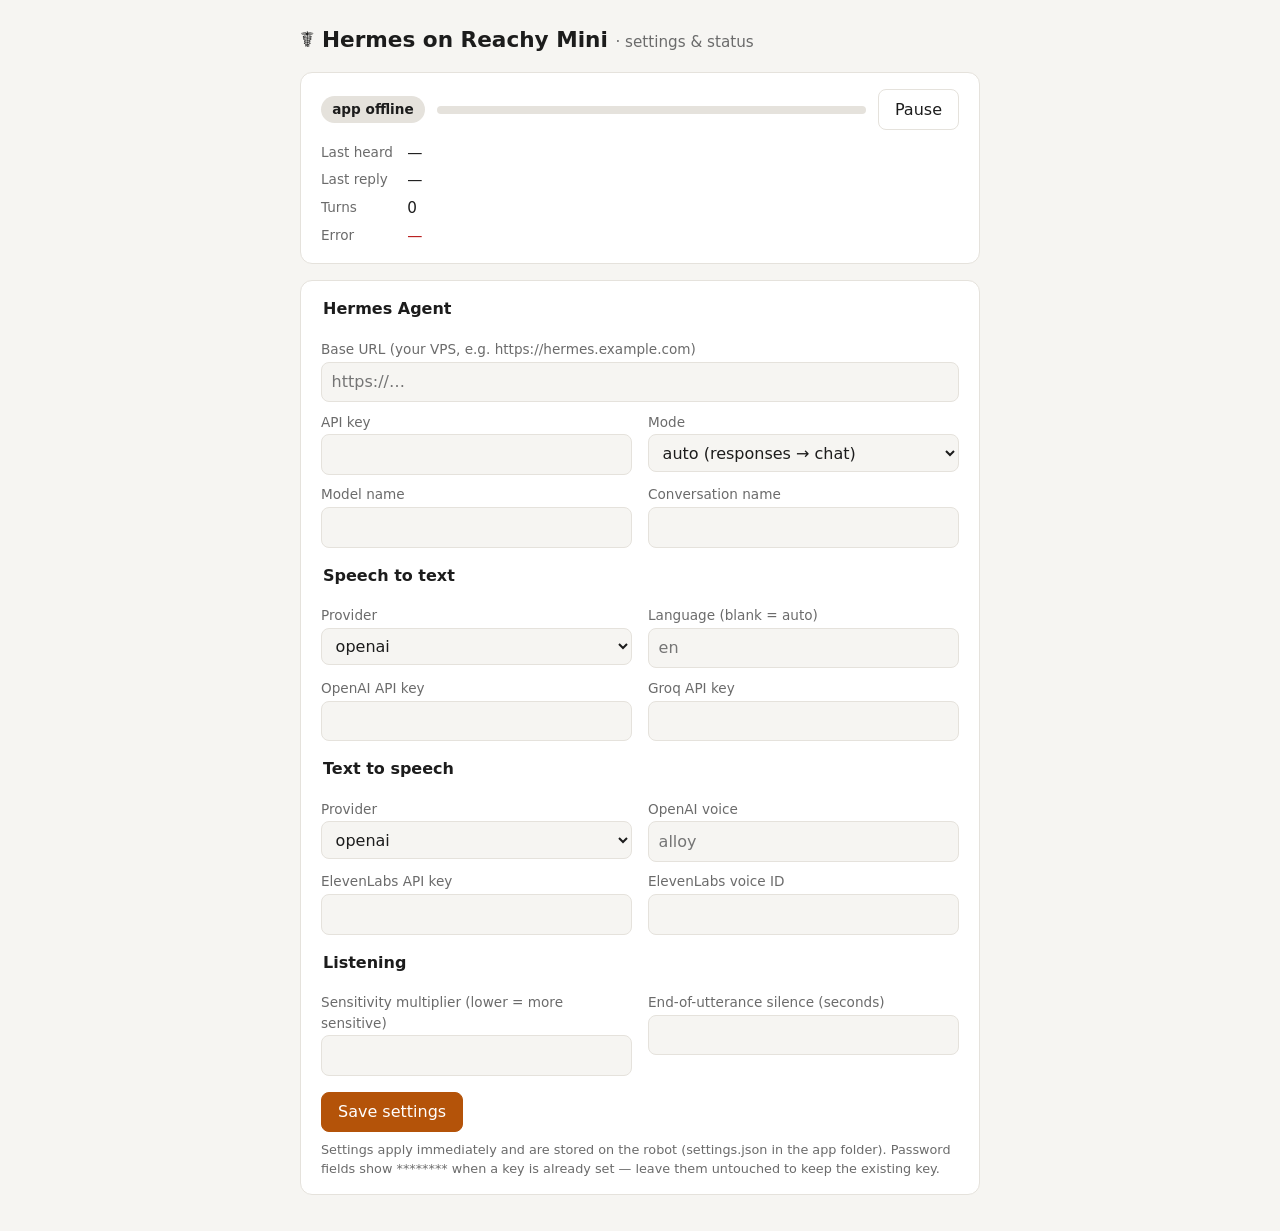
==== src/hermes_mini/static/index.html @ ea882d3e "Add hermes_mini: Hermes Agent voice bridge app for Reachy Mini Reachy Mini Python app (reachy_mini_a" ====
<!doctype html>
<html lang="en">
<head>
<meta charset="utf-8" />
<meta name="viewport" content="width=device-width, initial-scale=1, viewport-fit=cover" />
<title>Hermes on Reachy Mini</title>
<style>
  :root {
    --bg: #f6f5f2; --card: #ffffff; --ink: #1c1c1c; --muted: #6b6b6b;
    --accent: #b45309; --ok: #15803d; --err: #b91c1c; --line: #e5e2dc;
  }
  @media (prefers-color-scheme: dark) {
    :root {
      --bg: #161513; --card: #201f1c; --ink: #eceae6; --muted: #9c988f;
      --accent: #f59e0b; --ok: #4ade80; --err: #f87171; --line: #34322d;
    }
  }
  * { box-sizing: border-box; margin: 0; }
  body {
    font: 16px/1.5 system-ui, -apple-system, "Segoe UI", sans-serif;
    background: var(--bg); color: var(--ink);
    max-width: 720px; margin: 0 auto; padding: 1.25rem;
  }
  h1 { font-size: 1.35rem; margin: .25rem 0 1rem; }
  h1 small { color: var(--muted); font-weight: 400; font-size: .95rem; }
  .card {
    background: var(--card); border: 1px solid var(--line);
    border-radius: 12px; padding: 1rem 1.25rem; margin-bottom: 1rem;
  }
  .row { display: flex; align-items: center; gap: .75rem; flex-wrap: wrap; }
  .badge {
    display: inline-block; padding: .2rem .7rem; border-radius: 999px;
    font-size: .85rem; font-weight: 600; background: var(--line);
  }
  .badge.listening { background: #dcfce7; color: #14532d; }
  .badge.thinking  { background: #fef3c7; color: #713f12; }
  .badge.speaking  { background: #dbeafe; color: #1e3a8a; }
  .badge.paused, .badge.error { background: #fee2e2; color: #7f1d1d; }
  #miclevel { flex: 1; min-width: 120px; height: 8px; border-radius: 4px;
    background: var(--line); overflow: hidden; }
  #miclevel > div { height: 100%; width: 0%; background: var(--ok); transition: width .12s; }
  dl { display: grid; grid-template-columns: max-content 1fr; gap: .3rem .9rem; margin-top: .75rem; }
  dt { color: var(--muted); font-size: .85rem; }
  dd { font-size: .95rem; overflow-wrap: anywhere; }
  .error { color: var(--err); }
  button {
    font: inherit; padding: .45rem 1rem; border-radius: 8px; cursor: pointer;
    border: 1px solid var(--line); background: var(--card); color: var(--ink);
  }
  button.primary { background: var(--accent); border-color: var(--accent); color: #fff; }
  fieldset { border: none; padding: 0; margin: 0 0 1rem; }
  legend { font-weight: 600; margin-bottom: .5rem; }
  label { display: block; font-size: .85rem; color: var(--muted); margin: .6rem 0 .15rem; }
  input, select {
    font: inherit; width: 100%; padding: .45rem .6rem; border-radius: 8px;
    border: 1px solid var(--line); background: var(--bg); color: var(--ink);
  }
  .grid2 { display: grid; grid-template-columns: 1fr 1fr; gap: 0 1rem; }
  @media (max-width: 540px) { .grid2 { grid-template-columns: 1fr; } }
  .note { font-size: .8rem; color: var(--muted); margin-top: .5rem; }
  #savemsg { margin-left: .75rem; font-size: .9rem; }
</style>
</head>
<body>
  <h1>☤ Hermes on Reachy Mini <small>· settings &amp; status</small></h1>

  <div class="card">
    <div class="row">
      <span id="phase" class="badge">…</span>
      <div id="miclevel"><div></div></div>
      <button id="pausebtn">Pause</button>
    </div>
    <dl>
      <dt>Last heard</dt><dd id="heard">—</dd>
      <dt>Last reply</dt><dd id="reply">—</dd>
      <dt>Turns</dt><dd id="turns">0</dd>
      <dt>Error</dt><dd id="error" class="error">—</dd>
    </dl>
  </div>

  <form class="card" id="cfgform">
    <fieldset>
      <legend>Hermes Agent</legend>
      <label>Base URL (your VPS, e.g. https://hermes.example.com)</label>
      <input name="hermes_base_url" placeholder="https://…" />
      <div class="grid2">
        <div><label>API key</label><input name="hermes_api_key" type="password" autocomplete="off" /></div>
        <div><label>Mode</label>
          <select name="hermes_mode">
            <option value="auto">auto (responses → chat)</option>
            <option value="responses">responses (server memory)</option>
            <option value="chat">chat (local history)</option>
          </select>
        </div>
        <div><label>Model name</label><input name="hermes_model" /></div>
        <div><label>Conversation name</label><input name="hermes_conversation" /></div>
      </div>
    </fieldset>

    <fieldset>
      <legend>Speech to text</legend>
      <div class="grid2">
        <div><label>Provider</label>
          <select name="stt_provider"><option>openai</option><option>groq</option></select>
        </div>
        <div><label>Language (blank = auto)</label><input name="language" placeholder="en" /></div>
        <div><label>OpenAI API key</label><input name="openai_api_key" type="password" autocomplete="off" /></div>
        <div><label>Groq API key</label><input name="groq_api_key" type="password" autocomplete="off" /></div>
      </div>
    </fieldset>

    <fieldset>
      <legend>Text to speech</legend>
      <div class="grid2">
        <div><label>Provider</label>
          <select name="tts_provider"><option>openai</option><option>elevenlabs</option></select>
        </div>
        <div><label>OpenAI voice</label><input name="tts_voice" placeholder="alloy" /></div>
        <div><label>ElevenLabs API key</label><input name="elevenlabs_api_key" type="password" autocomplete="off" /></div>
        <div><label>ElevenLabs voice ID</label><input name="elevenlabs_voice_id" /></div>
      </div>
    </fieldset>

    <fieldset>
      <legend>Listening</legend>
      <div class="grid2">
        <div><label>Sensitivity multiplier (lower = more sensitive)</label>
          <input name="vad_threshold_mult" type="number" step="0.5" min="1.5" max="12" /></div>
        <div><label>End-of-utterance silence (seconds)</label>
          <input name="vad_end_silence_s" type="number" step="0.1" min="0.4" max="3" /></div>
      </div>
    </fieldset>

    <div class="row">
      <button class="primary" type="submit">Save settings</button>
      <span id="savemsg"></span>
    </div>
    <p class="note">Settings apply immediately and are stored on the robot
      (settings.json in the app folder). Password fields show ******** when a
      key is already set — leave them untouched to keep the existing key.</p>
  </form>

<script>
  const $ = (id) => document.getElementById(id);
  const form = $("cfgform");

  async function refreshStatus() {
    try {
      const s = await (await fetch("/api/status")).json();
      const phase = $("phase");
      phase.textContent = s.phase;
      phase.className = "badge " + s.phase.split(" ")[0];
      $("miclevel").firstElementChild.style.width = (s.mic_level * 100) + "%";
      $("heard").textContent = s.last_heard || "—";
      $("reply").textContent = s.last_reply || "—";
      $("turns").textContent = s.turns;
      $("error").textContent = s.last_error || "—";
      $("pausebtn").textContent = s.paused ? "Resume" : "Pause";
    } catch (e) { $("phase").textContent = "app offline"; }
  }

  async function loadConfig() {
    const cfg = await (await fetch("/api/config")).json();
    for (const el of form.elements) {
      if (el.name && cfg[el.name] !== undefined) el.value = cfg[el.name];
    }
  }

  form.addEventListener("submit", async (ev) => {
    ev.preventDefault();
    const body = {};
    for (const el of form.elements) if (el.name) body[el.name] = el.value;
    const res = await fetch("/api/config", {
      method: "POST",
      headers: { "Content-Type": "application/json" },
      body: JSON.stringify(body),
    });
    $("savemsg").textContent = res.ok ? "Saved ✓" : "Save failed";
    setTimeout(() => ($("savemsg").textContent = ""), 3000);
  });

  $("pausebtn").addEventListener("click", async () => {
    await fetch("/api/pause", { method: "POST" });
    refreshStatus();
  });

  loadConfig();
  refreshStatus();
  setInterval(refreshStatus, 1000);
</script>
</body>
</html>
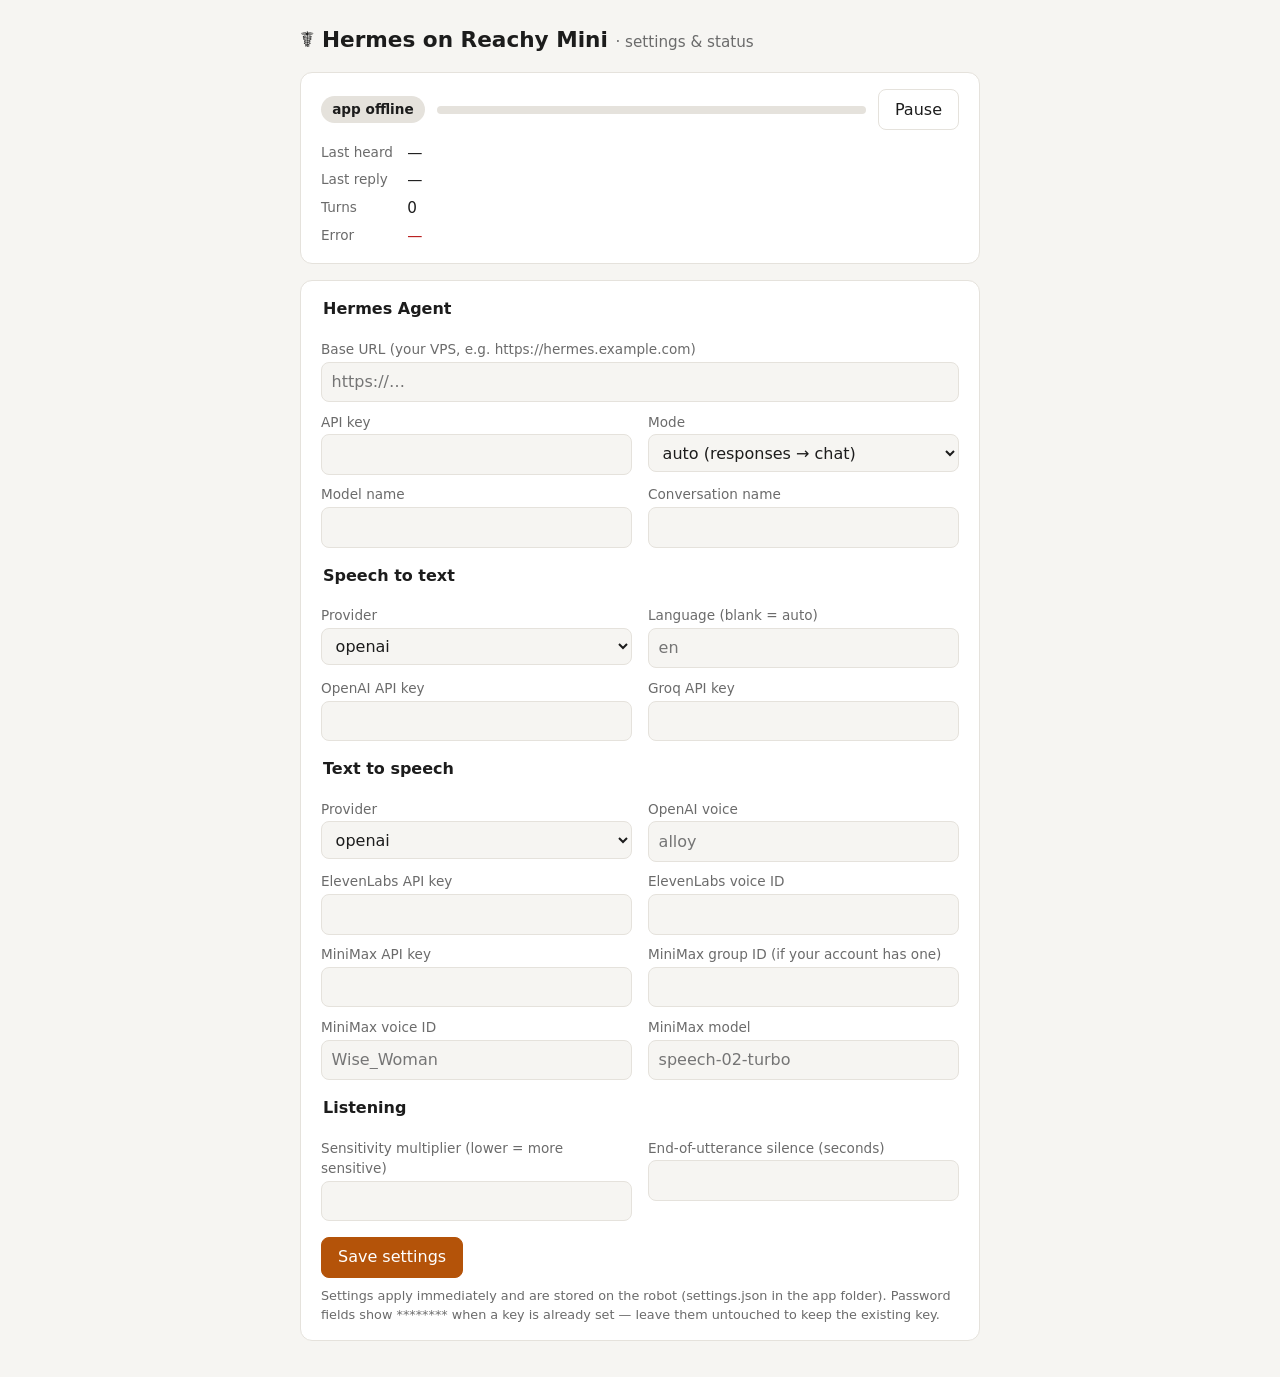
==== commit 28e5eb83: "Add MiniMax TTS provider (t2a_v2, hex PCM) - New tts_provider 'minimax': POST /v1/t2a_v2 with pcm/he" ====
--- a/src/hermes_mini/static/index.html
+++ b/src/hermes_mini/static/index.html
@@ -113,11 +113,15 @@
       <legend>Text to speech</legend>
       <div class="grid2">
         <div><label>Provider</label>
-          <select name="tts_provider"><option>openai</option><option>elevenlabs</option></select>
+          <select name="tts_provider"><option>openai</option><option>elevenlabs</option><option>minimax</option></select>
         </div>
         <div><label>OpenAI voice</label><input name="tts_voice" placeholder="alloy" /></div>
         <div><label>ElevenLabs API key</label><input name="elevenlabs_api_key" type="password" autocomplete="off" /></div>
         <div><label>ElevenLabs voice ID</label><input name="elevenlabs_voice_id" /></div>
+        <div><label>MiniMax API key</label><input name="minimax_api_key" type="password" autocomplete="off" /></div>
+        <div><label>MiniMax group ID (if your account has one)</label><input name="minimax_group_id" /></div>
+        <div><label>MiniMax voice ID</label><input name="minimax_voice_id" placeholder="Wise_Woman" /></div>
+        <div><label>MiniMax model</label><input name="minimax_tts_model" placeholder="speech-02-turbo" /></div>
       </div>
     </fieldset>
 
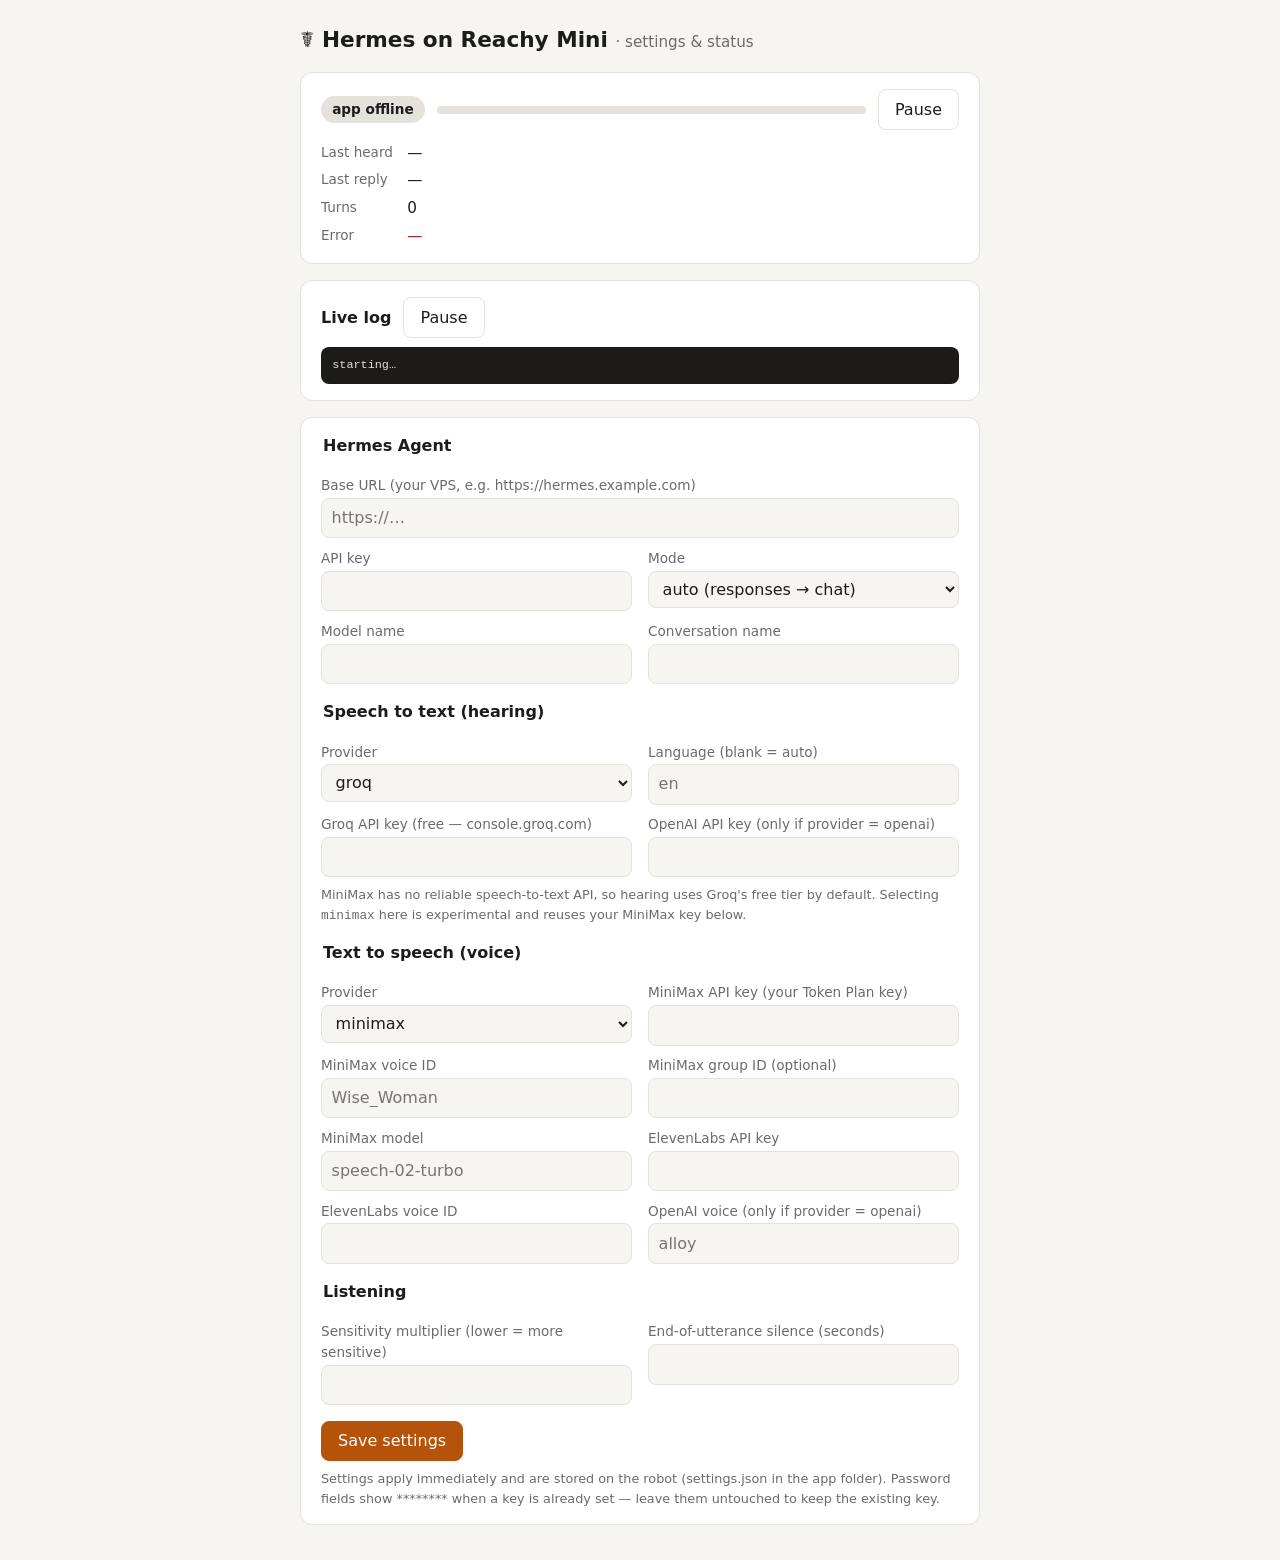
==== commit b63361fc: "MiniMax-first voice + live log panel; drop OpenAI as default - Defaults: TTS=minimax (Token Plan key" ====
--- a/src/hermes_mini/static/index.html
+++ b/src/hermes_mini/static/index.html
@@ -39,6 +39,11 @@
   #miclevel { flex: 1; min-width: 120px; height: 8px; border-radius: 4px;
     background: var(--line); overflow: hidden; }
   #miclevel > div { height: 100%; width: 0%; background: var(--ok); transition: width .12s; }
+  #logs { max-height: 260px; overflow: auto; margin-top: .6rem; padding: .6rem .7rem;
+    background: #11100e; color: #d7d3c8; border-radius: 8px; font-size: .74rem;
+    line-height: 1.45; white-space: pre-wrap; overflow-wrap: anywhere;
+    font-family: ui-monospace, "SF Mono", Menlo, monospace; }
+  @media (prefers-color-scheme: light) { #logs { background: #1c1b18; color: #e4e0d6; } }
   dl { display: grid; grid-template-columns: max-content 1fr; gap: .3rem .9rem; margin-top: .75rem; }
   dt { color: var(--muted); font-size: .85rem; }
   dd { font-size: .95rem; overflow-wrap: anywhere; }
@@ -78,6 +83,15 @@
     </dl>
   </div>
 
+  <div class="card">
+    <div class="row">
+      <strong>Live log</strong>
+      <button id="logtoggle" type="button">Pause</button>
+      <span id="logcount" class="note" style="margin-left:auto"></span>
+    </div>
+    <pre id="logs">starting…</pre>
+  </div>
+
   <form class="card" id="cfgform">
     <fieldset>
       <legend>Hermes Agent</legend>
@@ -98,30 +112,33 @@
     </fieldset>
 
     <fieldset>
-      <legend>Speech to text</legend>
+      <legend>Speech to text (hearing)</legend>
       <div class="grid2">
         <div><label>Provider</label>
-          <select name="stt_provider"><option>openai</option><option>groq</option></select>
+          <select name="stt_provider"><option>groq</option><option>minimax</option><option>openai</option></select>
         </div>
         <div><label>Language (blank = auto)</label><input name="language" placeholder="en" /></div>
-        <div><label>OpenAI API key</label><input name="openai_api_key" type="password" autocomplete="off" /></div>
-        <div><label>Groq API key</label><input name="groq_api_key" type="password" autocomplete="off" /></div>
-      </div>
-    </fieldset>
-
-    <fieldset>
-      <legend>Text to speech</legend>
+        <div><label>Groq API key (free — console.groq.com)</label><input name="groq_api_key" type="password" autocomplete="off" /></div>
+        <div><label>OpenAI API key (only if provider = openai)</label><input name="openai_api_key" type="password" autocomplete="off" /></div>
+      </div>
+      <p class="note">MiniMax has no reliable speech-to-text API, so hearing uses
+        Groq's free tier by default. Selecting <code>minimax</code> here is
+        experimental and reuses your MiniMax key below.</p>
+    </fieldset>
+
+    <fieldset>
+      <legend>Text to speech (voice)</legend>
       <div class="grid2">
         <div><label>Provider</label>
-          <select name="tts_provider"><option>openai</option><option>elevenlabs</option><option>minimax</option></select>
+          <select name="tts_provider"><option>minimax</option><option>elevenlabs</option><option>openai</option></select>
         </div>
-        <div><label>OpenAI voice</label><input name="tts_voice" placeholder="alloy" /></div>
+        <div><label>MiniMax API key (your Token Plan key)</label><input name="minimax_api_key" type="password" autocomplete="off" /></div>
+        <div><label>MiniMax voice ID</label><input name="minimax_voice_id" placeholder="Wise_Woman" /></div>
+        <div><label>MiniMax group ID (optional)</label><input name="minimax_group_id" /></div>
+        <div><label>MiniMax model</label><input name="minimax_tts_model" placeholder="speech-02-turbo" /></div>
         <div><label>ElevenLabs API key</label><input name="elevenlabs_api_key" type="password" autocomplete="off" /></div>
         <div><label>ElevenLabs voice ID</label><input name="elevenlabs_voice_id" /></div>
-        <div><label>MiniMax API key</label><input name="minimax_api_key" type="password" autocomplete="off" /></div>
-        <div><label>MiniMax group ID (if your account has one)</label><input name="minimax_group_id" /></div>
-        <div><label>MiniMax voice ID</label><input name="minimax_voice_id" placeholder="Wise_Woman" /></div>
-        <div><label>MiniMax model</label><input name="minimax_tts_model" placeholder="speech-02-turbo" /></div>
+        <div><label>OpenAI voice (only if provider = openai)</label><input name="tts_voice" placeholder="alloy" /></div>
       </div>
     </fieldset>
 
@@ -163,6 +180,24 @@
     } catch (e) { $("phase").textContent = "app offline"; }
   }
 
+  let logsPaused = false;
+  $("logtoggle").addEventListener("click", () => {
+    logsPaused = !logsPaused;
+    $("logtoggle").textContent = logsPaused ? "Resume" : "Pause";
+  });
+
+  async function refreshLogs() {
+    if (logsPaused) return;
+    try {
+      const data = await (await fetch("/api/logs")).json();
+      const el = $("logs");
+      const atBottom = el.scrollTop + el.clientHeight >= el.scrollHeight - 20;
+      el.textContent = (data.lines || []).join("\n") || "(no log output yet)";
+      $("logcount").textContent = (data.lines || []).length + " lines";
+      if (atBottom) el.scrollTop = el.scrollHeight;
+    } catch (e) { /* app restarting */ }
+  }
+
   async function loadConfig() {
     const cfg = await (await fetch("/api/config")).json();
     for (const el of form.elements) {
@@ -190,7 +225,9 @@
 
   loadConfig();
   refreshStatus();
+  refreshLogs();
   setInterval(refreshStatus, 1000);
+  setInterval(refreshLogs, 1500);
 </script>
 </body>
 </html>
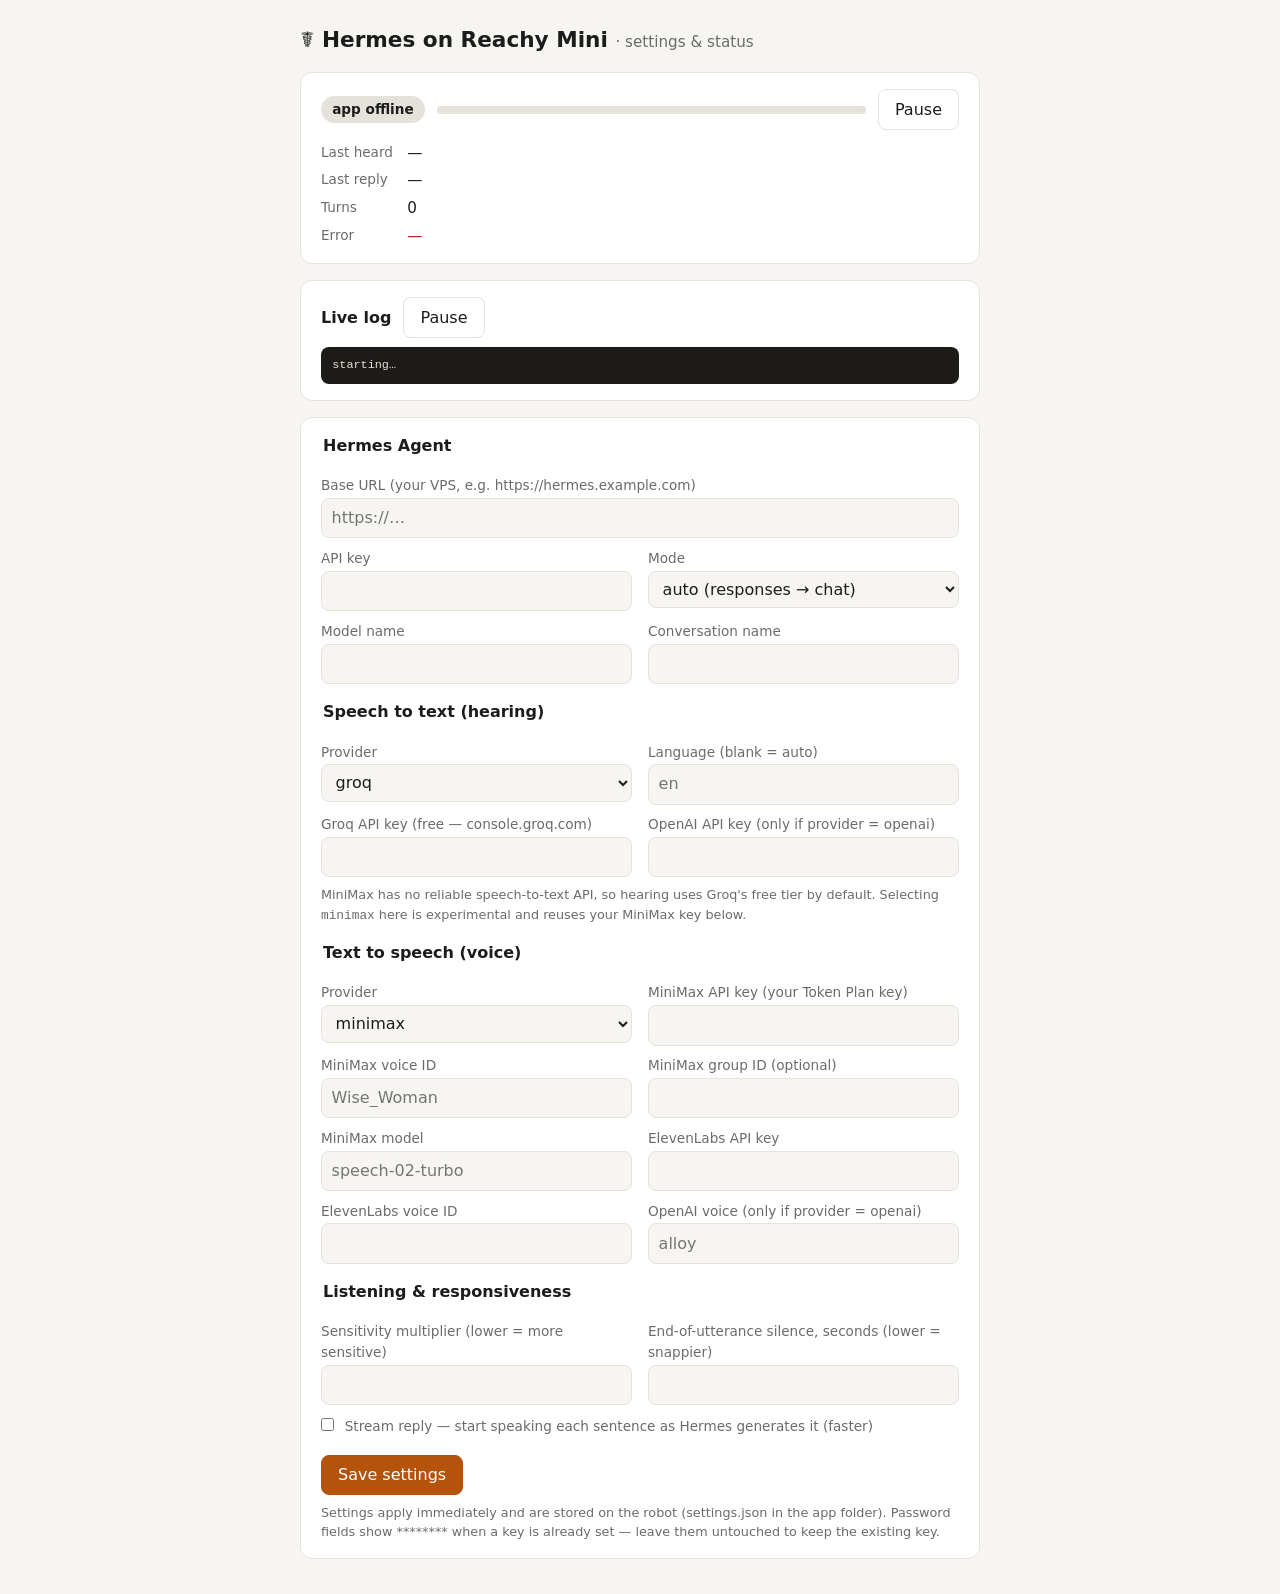
==== commit 5710a233: "Streaming replies + snappier VAD to cut response latency - HermesClient.stream(): SSE streaming for " ====
--- a/src/hermes_mini/static/index.html
+++ b/src/hermes_mini/static/index.html
@@ -143,13 +143,15 @@
     </fieldset>
 
     <fieldset>
-      <legend>Listening</legend>
+      <legend>Listening &amp; responsiveness</legend>
       <div class="grid2">
         <div><label>Sensitivity multiplier (lower = more sensitive)</label>
           <input name="vad_threshold_mult" type="number" step="0.5" min="1.5" max="12" /></div>
-        <div><label>End-of-utterance silence (seconds)</label>
+        <div><label>End-of-utterance silence, seconds (lower = snappier)</label>
           <input name="vad_end_silence_s" type="number" step="0.1" min="0.4" max="3" /></div>
       </div>
+      <label style="margin-top:.7rem"><input type="checkbox" name="streaming" style="width:auto; margin-right:.4rem" />
+        Stream reply — start speaking each sentence as Hermes generates it (faster)</label>
     </fieldset>
 
     <div class="row">
@@ -201,14 +203,19 @@
   async function loadConfig() {
     const cfg = await (await fetch("/api/config")).json();
     for (const el of form.elements) {
-      if (el.name && cfg[el.name] !== undefined) el.value = cfg[el.name];
+      if (!el.name || cfg[el.name] === undefined) continue;
+      if (el.type === "checkbox") el.checked = !!cfg[el.name];
+      else el.value = cfg[el.name];
     }
   }
 
   form.addEventListener("submit", async (ev) => {
     ev.preventDefault();
     const body = {};
-    for (const el of form.elements) if (el.name) body[el.name] = el.value;
+    for (const el of form.elements) {
+      if (!el.name) continue;
+      body[el.name] = el.type === "checkbox" ? el.checked : el.value;
+    }
     const res = await fetch("/api/config", {
       method: "POST",
       headers: { "Content-Type": "application/json" },
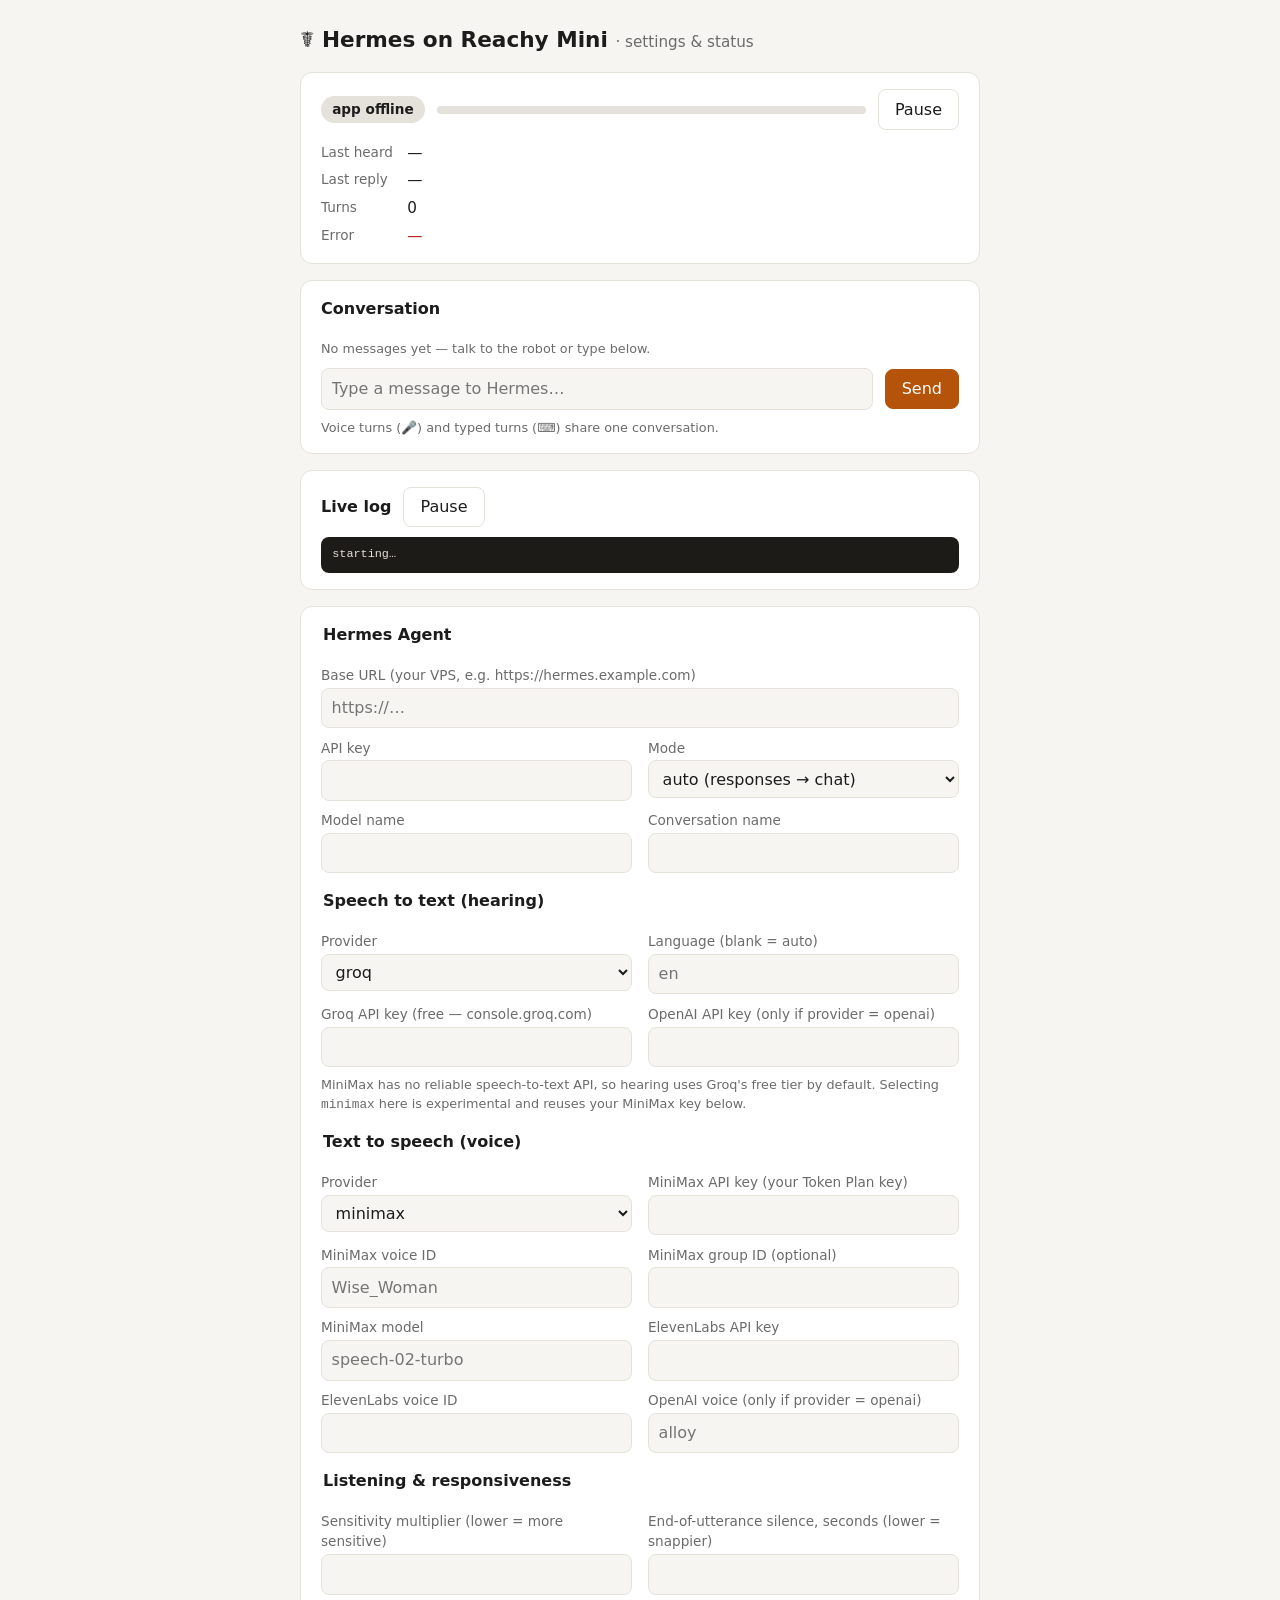
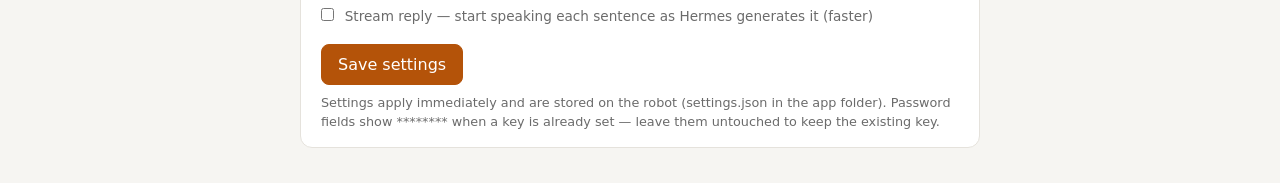
==== commit d8b8aeb3: "Add text chat box to settings UI with shared voice+text transcript - New /api/chat (POST text -> Her" ====
--- a/src/hermes_mini/static/index.html
+++ b/src/hermes_mini/static/index.html
@@ -39,6 +39,17 @@
   #miclevel { flex: 1; min-width: 120px; height: 8px; border-radius: 4px;
     background: var(--line); overflow: hidden; }
   #miclevel > div { height: 100%; width: 0%; background: var(--ok); transition: width .12s; }
+  #chat { max-height: 340px; overflow-y: auto; margin-top: .6rem; display: flex;
+    flex-direction: column; gap: .4rem; }
+  .msg { max-width: 85%; padding: .45rem .7rem; border-radius: 12px; font-size: .92rem;
+    overflow-wrap: anywhere; }
+  .msg .who { display: block; font-size: .68rem; opacity: .6; margin-bottom: .1rem; }
+  .msg.user { align-self: flex-end; background: var(--accent); color: #fff;
+    border-bottom-right-radius: 3px; }
+  .msg.assistant { align-self: flex-start; background: var(--line);
+    border-bottom-left-radius: 3px; }
+  #chatinput { padding: .5rem .6rem; border-radius: 8px; border: 1px solid var(--line);
+    background: var(--bg); color: var(--ink); font: inherit; }
   #logs { max-height: 260px; overflow: auto; margin-top: .6rem; padding: .6rem .7rem;
     background: #11100e; color: #d7d3c8; border-radius: 8px; font-size: .74rem;
     line-height: 1.45; white-space: pre-wrap; overflow-wrap: anywhere;
@@ -81,6 +92,17 @@
       <dt>Turns</dt><dd id="turns">0</dd>
       <dt>Error</dt><dd id="error" class="error">—</dd>
     </dl>
+  </div>
+
+  <div class="card">
+    <strong>Conversation</strong>
+    <div id="chat"><p class="note">No messages yet — talk to the robot or type below.</p></div>
+    <form id="chatform" class="row" style="margin-top:.6rem">
+      <input id="chatinput" placeholder="Type a message to Hermes…" autocomplete="off"
+             style="flex:1; min-width:0" />
+      <button class="primary" type="submit" id="chatsend">Send</button>
+    </form>
+    <p class="note">Voice turns (🎤) and typed turns (⌨️) share one conversation.</p>
   </div>
 
   <div class="card">
@@ -200,6 +222,57 @@
     } catch (e) { /* app restarting */ }
   }
 
+  let lastMsgId = 0;
+  function renderMessages(messages) {
+    const chat = $("chat");
+    if (!messages.length) return;
+    const topId = messages[messages.length - 1].id;
+    if (topId === lastMsgId) return;  // nothing new
+    lastMsgId = topId;
+    const atBottom = chat.scrollTop + chat.clientHeight >= chat.scrollHeight - 40;
+    chat.innerHTML = "";
+    for (const m of messages) {
+      const div = document.createElement("div");
+      div.className = "msg " + (m.role === "user" ? "user" : "assistant");
+      const who = document.createElement("span");
+      who.className = "who";
+      who.textContent = (m.source === "voice" ? "🎤 " : "⌨️ ") +
+        (m.role === "user" ? "You" : "Hermes");
+      const body = document.createElement("span");
+      body.textContent = m.text;
+      div.append(who, body);
+      chat.append(div);
+    }
+    if (atBottom) chat.scrollTop = chat.scrollHeight;
+  }
+
+  async function refreshTranscript() {
+    try {
+      const data = await (await fetch("/api/transcript")).json();
+      renderMessages(data.messages || []);
+    } catch (e) { /* app restarting */ }
+  }
+
+  const chatform = $("chatform");
+  chatform.addEventListener("submit", async (ev) => {
+    ev.preventDefault();
+    const input = $("chatinput");
+    const text = input.value.trim();
+    if (!text) return;
+    input.value = "";
+    $("chatsend").disabled = true;
+    try {
+      await fetch("/api/chat", {
+        method: "POST",
+        headers: { "Content-Type": "application/json" },
+        body: JSON.stringify({ text }),
+      });
+    } catch (e) { /* shown via transcript refresh */ }
+    $("chatsend").disabled = false;
+    input.focus();
+    refreshTranscript();
+  });
+
   async function loadConfig() {
     const cfg = await (await fetch("/api/config")).json();
     for (const el of form.elements) {
@@ -233,8 +306,10 @@
   loadConfig();
   refreshStatus();
   refreshLogs();
+  refreshTranscript();
   setInterval(refreshStatus, 1000);
   setInterval(refreshLogs, 1500);
+  setInterval(refreshTranscript, 1500);
 </script>
 </body>
 </html>
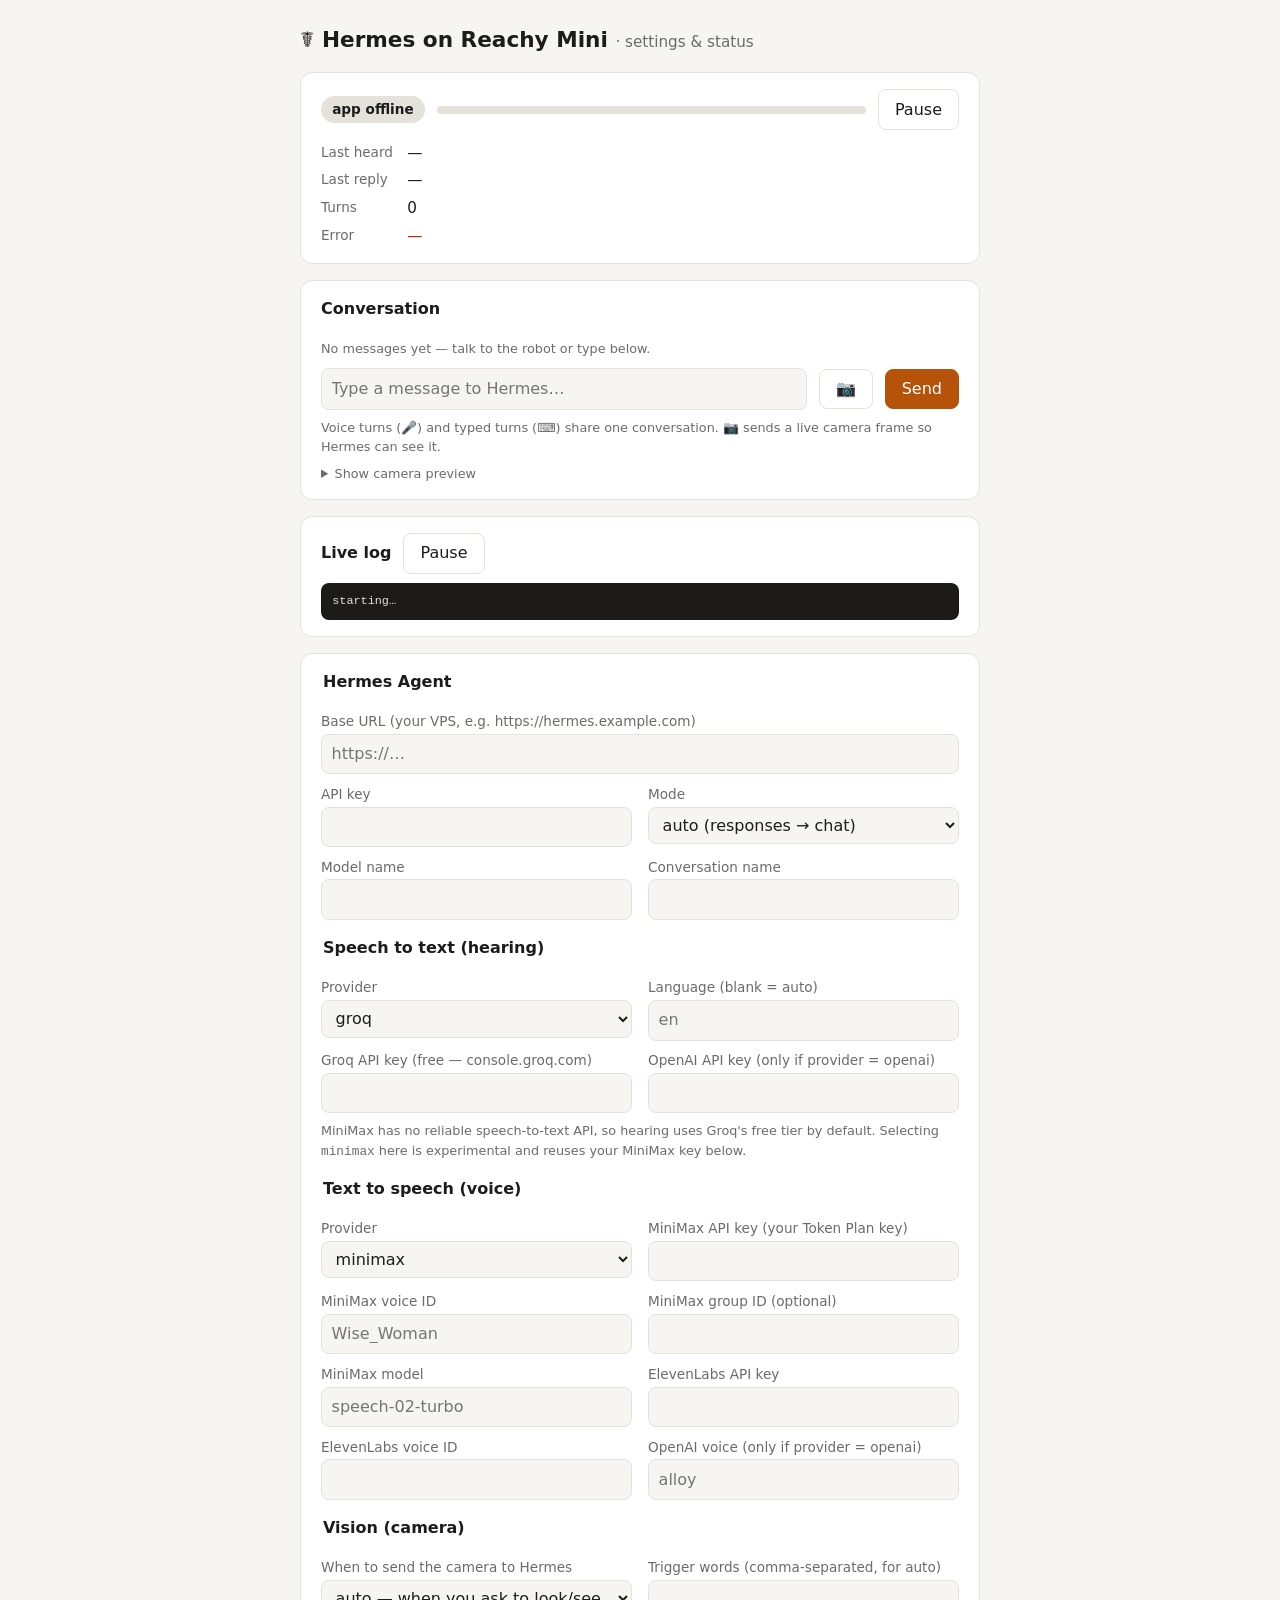
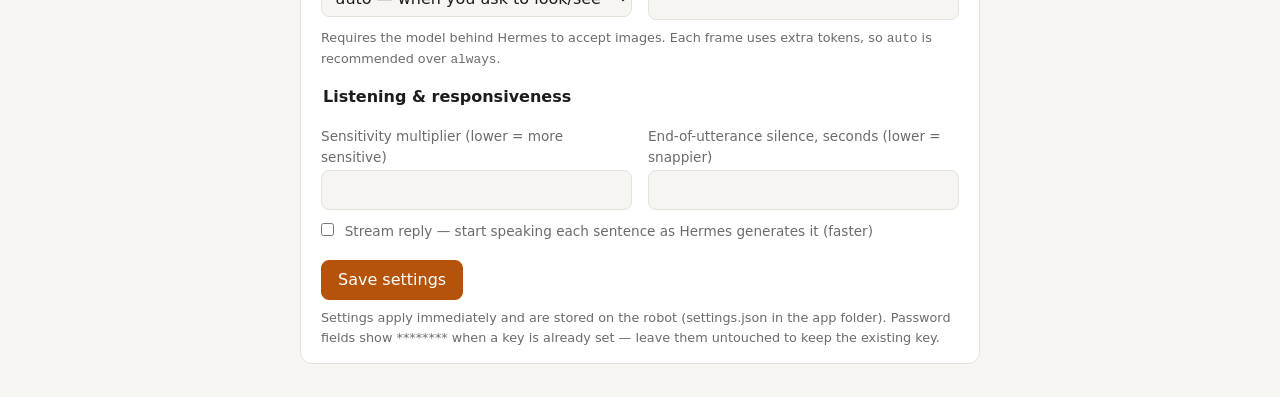
==== commit aca99c62: "Add camera vision: send Reachy Mini frames to Hermes Hermes' API accepts inline images, so the app n" ====
--- a/src/hermes_mini/static/index.html
+++ b/src/hermes_mini/static/index.html
@@ -100,9 +100,20 @@
     <form id="chatform" class="row" style="margin-top:.6rem">
       <input id="chatinput" placeholder="Type a message to Hermes…" autocomplete="off"
              style="flex:1; min-width:0" />
+      <button type="button" id="chatcam" title="Send with a camera snapshot">📷</button>
       <button class="primary" type="submit" id="chatsend">Send</button>
     </form>
-    <p class="note">Voice turns (🎤) and typed turns (⌨️) share one conversation.</p>
+    <p class="note">Voice turns (🎤) and typed turns (⌨️) share one conversation.
+      📷 sends a live camera frame so Hermes can see it.</p>
+    <details style="margin-top:.4rem">
+      <summary class="note" style="cursor:pointer">Show camera preview</summary>
+      <div class="row" style="margin-top:.5rem">
+        <button type="button" id="camrefresh">Refresh view</button>
+        <span id="camnote" class="note"></span>
+      </div>
+      <img id="campreview" alt="camera preview" style="display:none; max-width:100%;
+        margin-top:.5rem; border-radius:8px; border:1px solid var(--line)" />
+    </details>
   </div>
 
   <div class="card">
@@ -162,6 +173,23 @@
         <div><label>ElevenLabs voice ID</label><input name="elevenlabs_voice_id" /></div>
         <div><label>OpenAI voice (only if provider = openai)</label><input name="tts_voice" placeholder="alloy" /></div>
       </div>
+    </fieldset>
+
+    <fieldset>
+      <legend>Vision (camera)</legend>
+      <div class="grid2">
+        <div><label>When to send the camera to Hermes</label>
+          <select name="vision_mode">
+            <option value="auto">auto — when you ask to look/see</option>
+            <option value="off">off — never</option>
+            <option value="always">always — every turn (costly)</option>
+          </select>
+        </div>
+        <div><label>Trigger words (comma-separated, for auto)</label>
+          <input name="vision_trigger_words" /></div>
+      </div>
+      <p class="note">Requires the model behind Hermes to accept images. Each frame
+        uses extra tokens, so <code>auto</code> is recommended over <code>always</code>.</p>
     </fieldset>
 
     <fieldset>
@@ -254,23 +282,35 @@
   }
 
   const chatform = $("chatform");
-  chatform.addEventListener("submit", async (ev) => {
-    ev.preventDefault();
+  async function sendChat(withImage) {
     const input = $("chatinput");
     const text = input.value.trim();
     if (!text) return;
     input.value = "";
     $("chatsend").disabled = true;
+    $("chatcam").disabled = true;
     try {
       await fetch("/api/chat", {
         method: "POST",
         headers: { "Content-Type": "application/json" },
-        body: JSON.stringify({ text }),
+        body: JSON.stringify({ text, image: !!withImage }),
       });
     } catch (e) { /* shown via transcript refresh */ }
     $("chatsend").disabled = false;
+    $("chatcam").disabled = false;
     input.focus();
     refreshTranscript();
+  }
+  chatform.addEventListener("submit", (ev) => { ev.preventDefault(); sendChat(false); });
+  $("chatcam").addEventListener("click", () => sendChat(true));
+
+  $("camrefresh").addEventListener("click", () => {
+    const img = $("campreview");
+    $("camnote").textContent = "loading…";
+    const url = "/api/snapshot?t=" + Date.now();
+    img.onload = () => { img.style.display = "block"; $("camnote").textContent = ""; };
+    img.onerror = () => { img.style.display = "none"; $("camnote").textContent = "camera unavailable"; };
+    img.src = url;
   });
 
   async function loadConfig() {
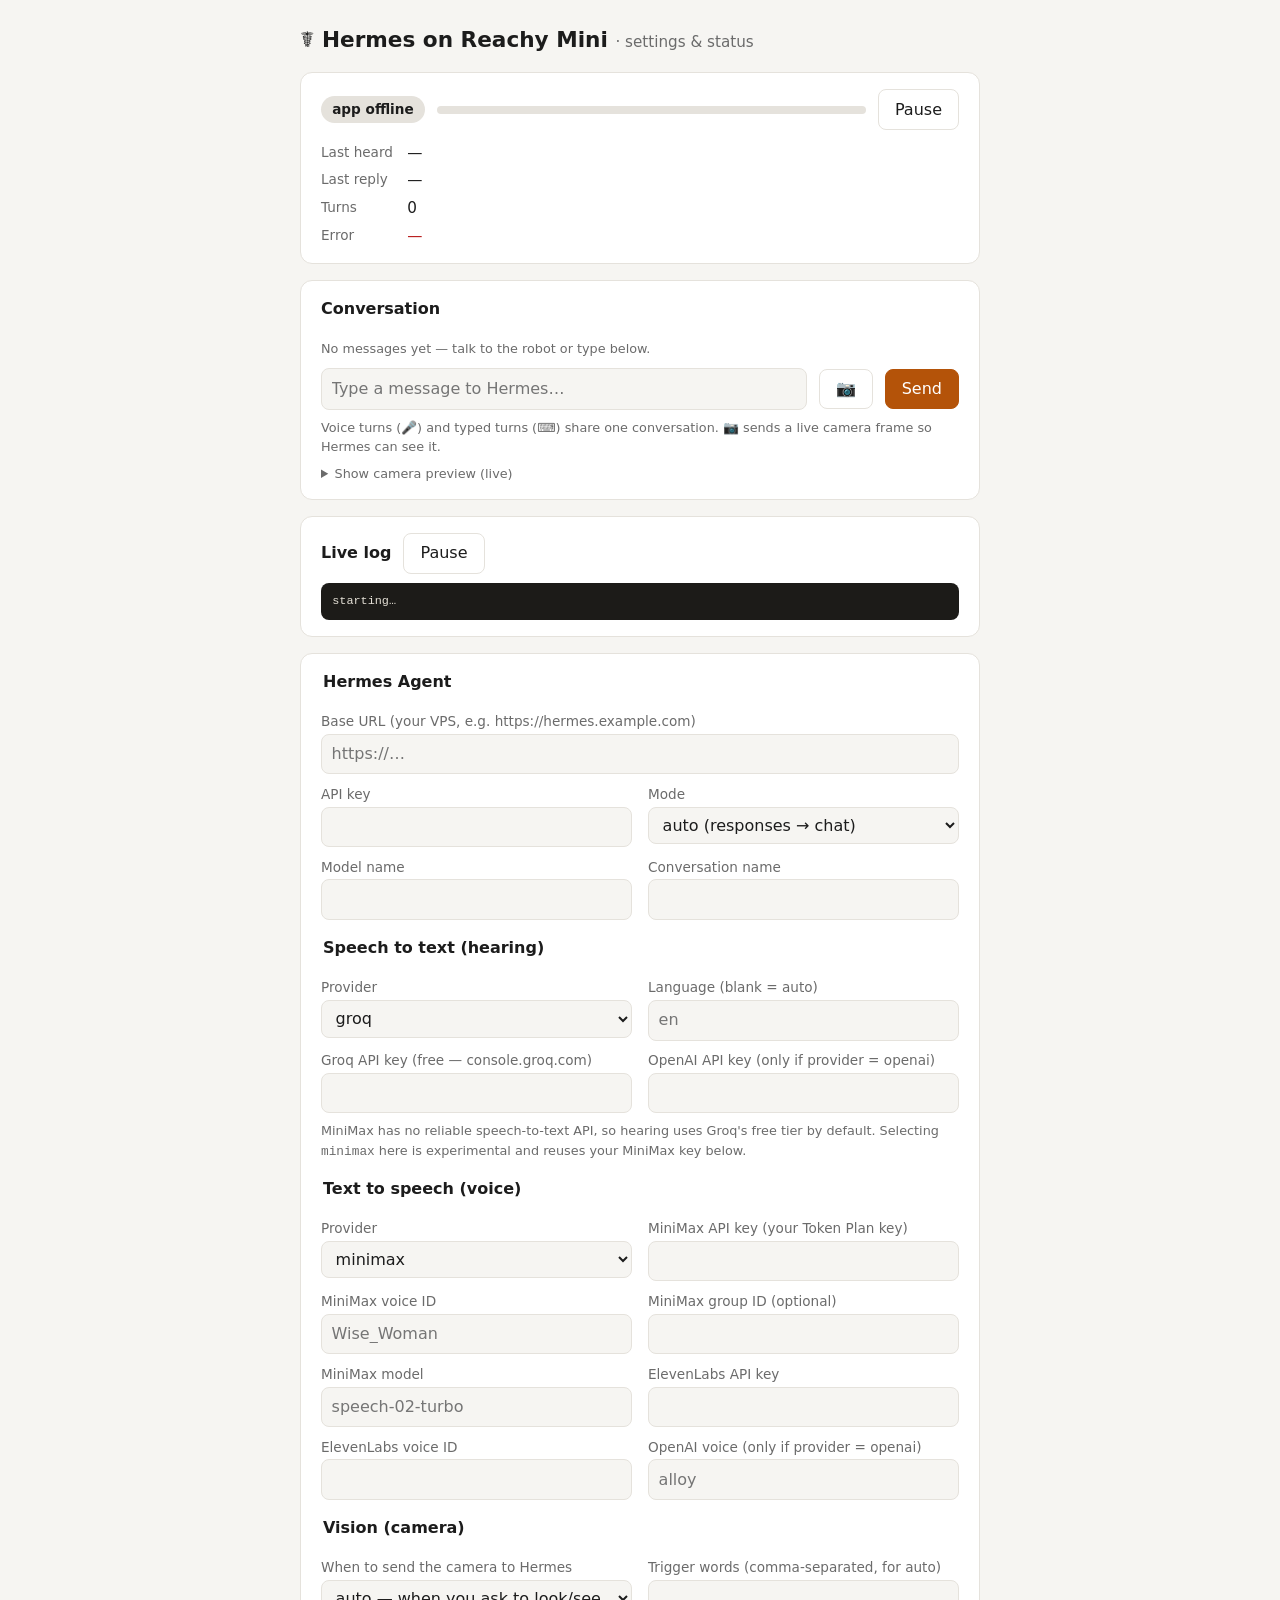
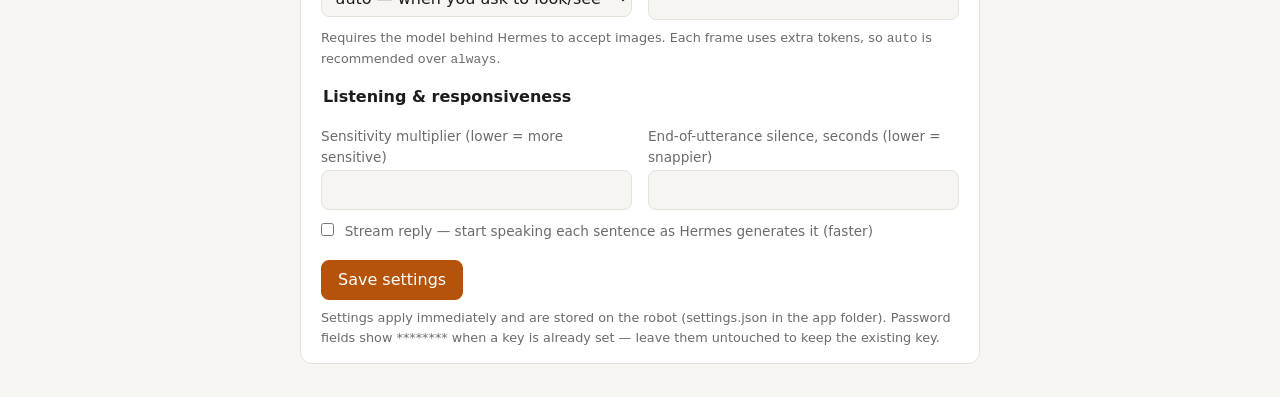
==== commit 53968002: "Route camera-image turns through chat-completions; live camera preview - Vision turns now always use" ====
--- a/src/hermes_mini/static/index.html
+++ b/src/hermes_mini/static/index.html
@@ -105,11 +105,11 @@
     </form>
     <p class="note">Voice turns (🎤) and typed turns (⌨️) share one conversation.
       📷 sends a live camera frame so Hermes can see it.</p>
-    <details style="margin-top:.4rem">
-      <summary class="note" style="cursor:pointer">Show camera preview</summary>
+    <details id="camdetails" style="margin-top:.4rem">
+      <summary class="note" style="cursor:pointer">Show camera preview (live)</summary>
       <div class="row" style="margin-top:.5rem">
-        <button type="button" id="camrefresh">Refresh view</button>
-        <span id="camnote" class="note"></span>
+        <button type="button" id="camrefresh">Refresh now</button>
+        <span id="camnote" class="note">updates ~1/sec while open</span>
       </div>
       <img id="campreview" alt="camera preview" style="display:none; max-width:100%;
         margin-top:.5rem; border-radius:8px; border:1px solid var(--line)" />
@@ -304,13 +304,31 @@
   chatform.addEventListener("submit", (ev) => { ev.preventDefault(); sendChat(false); });
   $("chatcam").addEventListener("click", () => sendChat(true));
 
-  $("camrefresh").addEventListener("click", () => {
+  function loadSnapshot() {
     const img = $("campreview");
-    $("camnote").textContent = "loading…";
-    const url = "/api/snapshot?t=" + Date.now();
-    img.onload = () => { img.style.display = "block"; $("camnote").textContent = ""; };
-    img.onerror = () => { img.style.display = "none"; $("camnote").textContent = "camera unavailable"; };
-    img.src = url;
+    const next = new Image();
+    next.onload = () => {
+      img.src = next.src;
+      img.style.display = "block";
+      $("camnote").textContent = "live · updates ~1/sec";
+    };
+    next.onerror = () => {
+      img.style.display = "none";
+      $("camnote").textContent = "camera unavailable";
+    };
+    next.src = "/api/snapshot?t=" + Date.now();
+  }
+  $("camrefresh").addEventListener("click", loadSnapshot);
+  const camdetails = $("camdetails");
+  let camTimer = null;
+  camdetails.addEventListener("toggle", () => {
+    if (camdetails.open) {
+      loadSnapshot();
+      camTimer = setInterval(loadSnapshot, 1200);
+    } else if (camTimer) {
+      clearInterval(camTimer);
+      camTimer = null;
+    }
   });
 
   async function loadConfig() {
